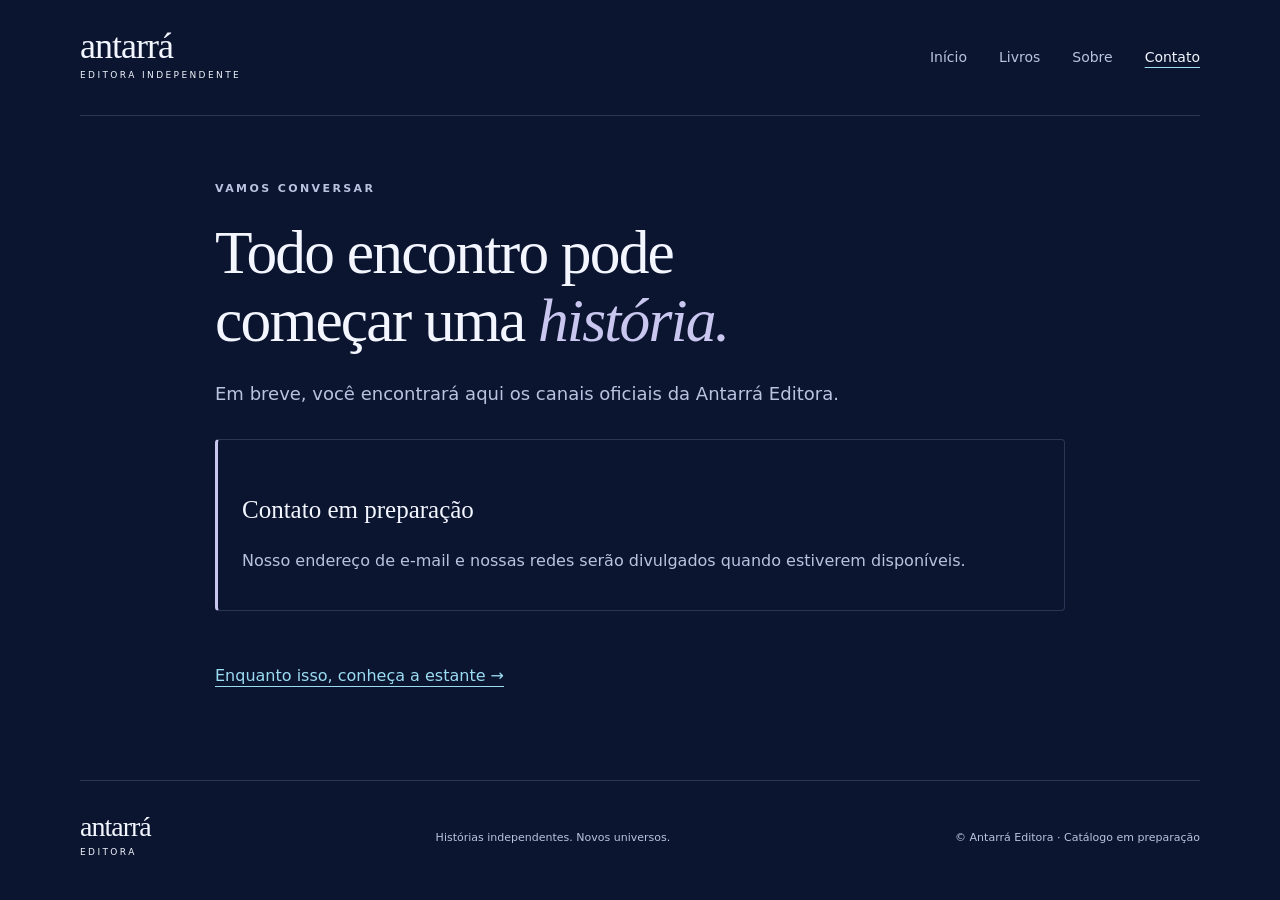
==== contato.html @ 4601acd3 "Cria base da livraria Antarrá com catálogo JSON e guia para iniciantes" ====
<!doctype html>
<html lang="pt-BR">
<head><meta charset="utf-8"><meta name="viewport" content="width=device-width, initial-scale=1"><meta name="description" content="Antarrá Editora — histórias independentes, novos universos."><title>Contato | Antarrá Editora</title><link rel="stylesheet" href="css/style.css"><script src="js/loja.js" defer></script></head>
<body><a class="skip" href="#conteudo">Pular para o conteúdo</a><header class="header wrap"><a class="brand" href="index.html" aria-label="Antarrá Editora, início">antarrá<span>EDITORA INDEPENDENTE</span></a><nav aria-label="Menu principal"><a href="index.html">Início</a><a href="livros.html">Livros</a><a href="sobre.html">Sobre</a><a href="contato.html" aria-current="page">Contato</a></nav></header><main id="conteudo"><section class="wrap page-section prose"><p class="eyebrow">VAMOS CONVERSAR</p><h1>Todo encontro pode<br>começar uma <em>história.</em></h1><p class="lead">Em breve, você encontrará aqui os canais oficiais da Antarrá Editora.</p><div class="notice"><h2>Contato em preparação</h2><p>Nosso endereço de e-mail e nossas redes serão divulgados quando estiverem disponíveis.</p></div><a class="text-link" href="livros.html">Enquanto isso, conheça a estante →</a></section></main><footer class="wrap footer"><a class="brand" href="index.html">antarrá<span>EDITORA</span></a><p>Histórias independentes. Novos universos.</p><small>© Antarrá Editora · Catálogo em preparação</small></footer></body></html>
---- css/style.css ----
:root{--navy:#0b1530;--royal:#315ade;--cyan:#9bdcf2;--ice:#f3f6ff;--lavender:#c9c6ef;--muted:#b8c4df;--line:#293654}*{box-sizing:border-box}body{margin:0;background:var(--navy);color:var(--ice);font:16px/1.65 system-ui,sans-serif}a{color:inherit;text-underline-offset:5px}button,a{-webkit-tap-highlight-color:transparent}a:focus-visible,button:focus-visible{outline:3px solid var(--cyan);outline-offset:5px}.wrap{width:min(1120px,calc(100% - 48px));margin-inline:auto}.header{display:flex;align-items:center;justify-content:space-between;gap:24px;padding-block:28px;border-bottom:1px solid var(--line)}.brand{font:36px/1 Georgia,serif;text-decoration:none;letter-spacing:-1px}.brand span{display:block;font:9px/2.5 system-ui,sans-serif;letter-spacing:2.4px}nav{display:flex;gap:32px}nav a{text-decoration:none;font-size:14px;color:var(--muted)}nav a:hover,nav a[aria-current]{color:var(--ice)}nav a[aria-current]{text-decoration:underline;text-decoration-color:var(--cyan)}.hero{display:grid;grid-template-columns:1.2fr 1fr;align-items:center;gap:48px;padding-block:72px 88px}.eyebrow{font-size:11px;letter-spacing:2.4px;font-weight:650;color:var(--cyan);margin:0 0 20px}h1,h2,h3{font-family:Georgia,serif;font-weight:400;line-height:1.12;margin:0 0 24px}h1{font-size:clamp(40px,4.8vw,64px);letter-spacing:-1.8px}h2{font-size:34px}h3{font-size:28px}em{font-weight:400;color:var(--lavender)}.lead{font-size:18px;color:var(--muted);max-width:520px;margin-bottom:30px}.button{display:inline-flex;justify-content:center;align-items:center;gap:24px;border:1px solid transparent;border-radius:5px;background:var(--royal);color:var(--ice);padding:13px 24px;font:inherit;text-decoration:none;cursor:pointer}.button:hover{background:#4069ef}.quiet{font-size:12px;color:var(--muted);margin-top:22px}.hero-art{position:relative;display:flex;justify-content:center;align-items:center;min-height:440px;flex-direction:column}.hero-art img{width:236px;height:auto;transform:rotate(7deg);box-shadow:20px 24px 55px #030a20;z-index:1}.orbit{position:absolute;width:370px;height:370px;border:1px solid #334873;border-radius:50%;background:radial-gradient(circle,#25438a66,transparent 68%)}.art-caption{margin-top:32px;color:var(--muted);font-size:9px;letter-spacing:2px;z-index:1}.shelf{border-top:1px solid var(--line);padding-block:48px 64px}.section-heading{display:flex;justify-content:space-between;align-items:center;gap:20px}.section-heading h2{margin-bottom:12px}.section-heading a{font-size:14px;color:var(--cyan)}.intro{color:var(--muted);margin:0 0 32px}.catalogo{display:grid;grid-template-columns:repeat(2,minmax(0,1fr));gap:24px}.book{display:grid;grid-template-columns:130px minmax(0,1fr);gap:26px;background:#111f3b;border:1px solid var(--line);border-radius:8px;padding:24px}.book img{width:100%;height:auto;aspect-ratio:360/500;object-fit:cover}.book p{color:var(--muted);font-size:14px}.book h3{margin:12px 0 8px}.badge{font-size:10px;letter-spacing:1px;text-transform:uppercase;color:var(--cyan)}.book .author{font-size:12px;margin:0}.book .price{font-size:19px;color:var(--ice)}.book .button{font-size:14px;padding:10px 16px;width:100%}.button:disabled{background:#293654;color:var(--muted);cursor:default}.note{padding:40px;border-top:1px solid var(--line);background:linear-gradient(110deg,#1b2c55,#101c37);border-radius:8px;margin-bottom:64px}.note p{max-width:600px;color:var(--muted)}.note a{color:var(--cyan)}.footer{border-top:1px solid var(--line);display:flex;align-items:center;justify-content:space-between;gap:24px;padding-block:32px}.footer .brand{font-size:28px}.footer p,.footer small{font-size:11px;color:var(--muted)}.page-section{padding-block:64px 90px;min-height:65vh}.page-section .catalogo{margin-top:36px}.notice{padding:20px 24px;border:1px solid var(--line);border-left:3px solid var(--lavender);border-radius:4px;color:var(--muted);margin-block:28px}.notice h2{font-size:25px;color:var(--ice)}.prose{max-width:850px}.prose>p{max-width:650px;color:var(--muted)}.prose h2{margin-top:36px}.text-link{display:inline-block;margin-top:24px;color:var(--cyan)}dialog{background:#111f3b;color:var(--ice);border:1px solid var(--line);border-radius:10px;width:min(460px,calc(100% - 32px));padding:28px;max-height:85vh;overflow:auto}dialog::backdrop{background:#03091bcc}dialog h2{font-size:28px;margin-top:20px}.close{float:right;background:none;border:1px solid var(--line);color:var(--ice);border-radius:4px;padding:8px 12px;cursor:pointer}.language{display:block;border:1px solid var(--line);padding:14px;margin-top:12px;border-radius:4px;text-decoration:none}.language:hover{border-color:var(--cyan)}.skip{position:absolute;top:-100px;left:20px;background:var(--ice);color:var(--navy);padding:10px;z-index:5}.skip:focus{top:10px}@media(min-width:850px){.book:only-child{grid-column:1/-1;max-width:750px;grid-template-columns:175px minmax(0,1fr)}.book:only-child .button{width:auto}}@media(max-width:850px){.hero{gap:20px}.catalogo{grid-template-columns:1fr}.footer{flex-wrap:wrap}.hero-art img{width:190px}.orbit{width:290px;height:290px}}@media(max-width:600px){.wrap{width:calc(100% - 32px)}.header{flex-direction:column;gap:20px;padding-block:22px}nav{gap:26px}.hero{grid-template-columns:1fr;padding-block:44px;gap:8px}.hero-art{min-height:350px}.hero h1{font-size:44px}.hero-art img{width:185px}.section-heading{align-items:flex-start}.section-heading h2{font-size:28px}.book{grid-template-columns:90px minmax(0,1fr);padding:18px;gap:18px}.book h3{font-size:24px}.note{padding:26px}.footer{align-items:flex-start;flex-direction:column;gap:12px}.footer p{margin:0}.page-section{padding-block:40px 60px}h1{font-size:40px}.lead{font-size:16px}}@media(prefers-reduced-motion:no-preference){a,button{transition:background .15s,color .15s}}
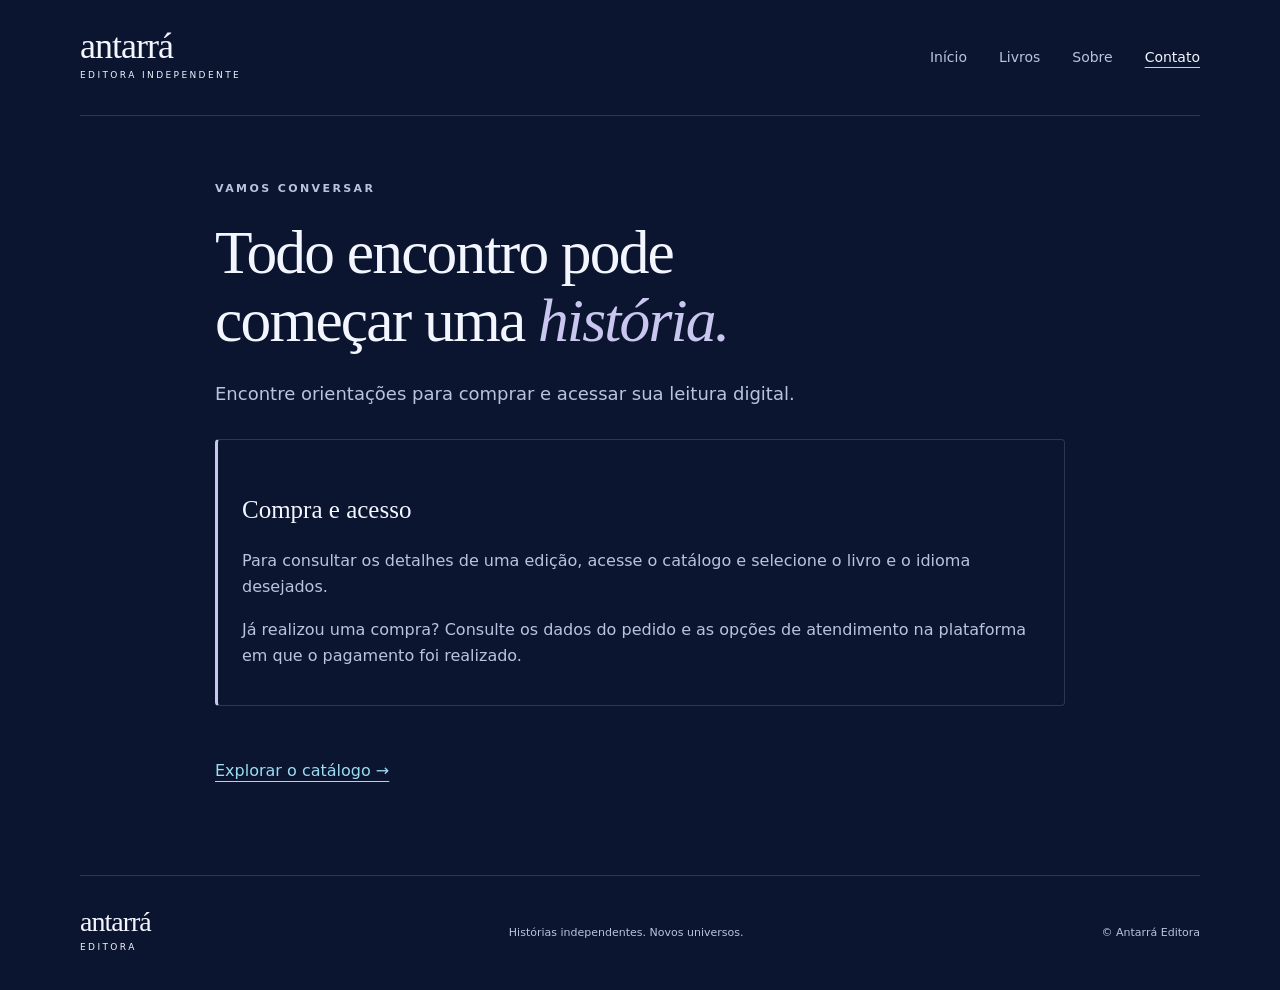
==== commit 8cae0a5e: "Remove avisos de desenvolvimento e prepara páginas públicas da livraria" ====
--- a/contato.html
+++ b/contato.html
@@ -1,4 +1,4 @@
 <!doctype html>
 <html lang="pt-BR">
 <head><meta charset="utf-8"><meta name="viewport" content="width=device-width, initial-scale=1"><meta name="description" content="Antarrá Editora — histórias independentes, novos universos."><title>Contato | Antarrá Editora</title><link rel="stylesheet" href="css/style.css"><script src="js/loja.js" defer></script></head>
-<body><a class="skip" href="#conteudo">Pular para o conteúdo</a><header class="header wrap"><a class="brand" href="index.html" aria-label="Antarrá Editora, início">antarrá<span>EDITORA INDEPENDENTE</span></a><nav aria-label="Menu principal"><a href="index.html">Início</a><a href="livros.html">Livros</a><a href="sobre.html">Sobre</a><a href="contato.html" aria-current="page">Contato</a></nav></header><main id="conteudo"><section class="wrap page-section prose"><p class="eyebrow">VAMOS CONVERSAR</p><h1>Todo encontro pode<br>começar uma <em>história.</em></h1><p class="lead">Em breve, você encontrará aqui os canais oficiais da Antarrá Editora.</p><div class="notice"><h2>Contato em preparação</h2><p>Nosso endereço de e-mail e nossas redes serão divulgados quando estiverem disponíveis.</p></div><a class="text-link" href="livros.html">Enquanto isso, conheça a estante →</a></section></main><footer class="wrap footer"><a class="brand" href="index.html">antarrá<span>EDITORA</span></a><p>Histórias independentes. Novos universos.</p><small>© Antarrá Editora · Catálogo em preparação</small></footer></body></html>
+<body><a class="skip" href="#conteudo">Pular para o conteúdo</a><header class="header wrap"><a class="brand" href="index.html" aria-label="Antarrá Editora, início">antarrá<span>EDITORA INDEPENDENTE</span></a><nav aria-label="Menu principal"><a href="index.html">Início</a><a href="livros.html">Livros</a><a href="sobre.html">Sobre</a><a href="contato.html" aria-current="page">Contato</a></nav></header><main id="conteudo"><section class="wrap page-section prose"><p class="eyebrow">VAMOS CONVERSAR</p><h1>Todo encontro pode<br>começar uma <em>história.</em></h1><p class="lead">Encontre orientações para comprar e acessar sua leitura digital.</p><div class="notice"><h2>Compra e acesso</h2><p>Para consultar os detalhes de uma edição, acesse o catálogo e selecione o livro e o idioma desejados.</p><p>Já realizou uma compra? Consulte os dados do pedido e as opções de atendimento na plataforma em que o pagamento foi realizado.</p></div><a class="text-link" href="livros.html">Explorar o catálogo →</a></section></main><footer class="wrap footer"><a class="brand" href="index.html">antarrá<span>EDITORA</span></a><p>Histórias independentes. Novos universos.</p><small>© Antarrá Editora</small></footer></body></html>
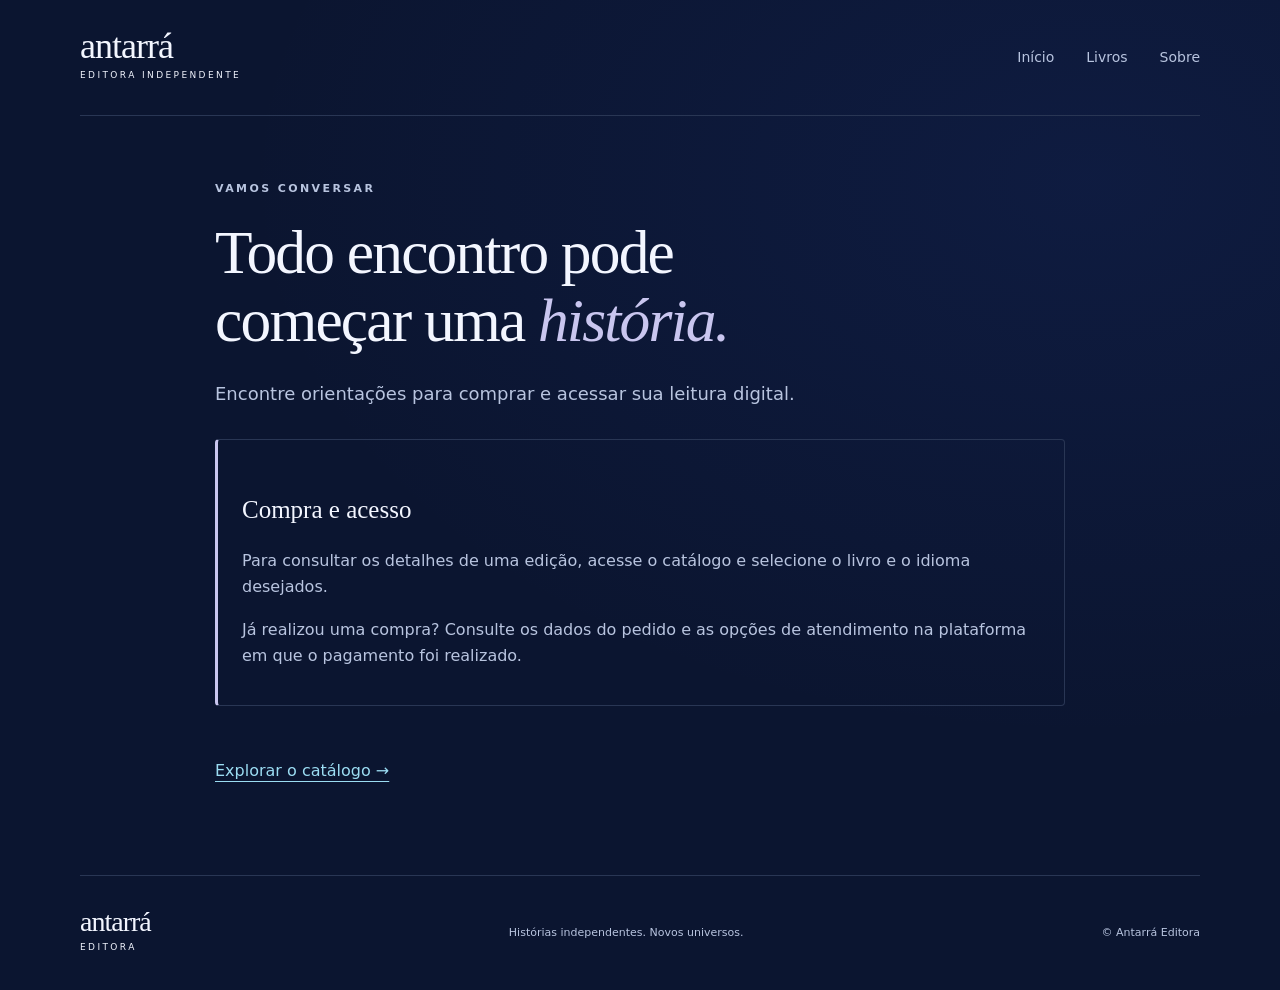
==== commit 92644842: "Evolui catálogo com gêneros, detalhes acessíveis, versões e destaques locais" ====
--- a/contato.html
+++ b/contato.html
@@ -1,4 +1,4 @@
 <!doctype html>
 <html lang="pt-BR">
 <head><meta charset="utf-8"><meta name="viewport" content="width=device-width, initial-scale=1"><meta name="description" content="Antarrá Editora — histórias independentes, novos universos."><title>Contato | Antarrá Editora</title><link rel="stylesheet" href="css/style.css"><script src="js/loja.js" defer></script></head>
-<body><a class="skip" href="#conteudo">Pular para o conteúdo</a><header class="header wrap"><a class="brand" href="index.html" aria-label="Antarrá Editora, início">antarrá<span>EDITORA INDEPENDENTE</span></a><nav aria-label="Menu principal"><a href="index.html">Início</a><a href="livros.html">Livros</a><a href="sobre.html">Sobre</a><a href="contato.html" aria-current="page">Contato</a></nav></header><main id="conteudo"><section class="wrap page-section prose"><p class="eyebrow">VAMOS CONVERSAR</p><h1>Todo encontro pode<br>começar uma <em>história.</em></h1><p class="lead">Encontre orientações para comprar e acessar sua leitura digital.</p><div class="notice"><h2>Compra e acesso</h2><p>Para consultar os detalhes de uma edição, acesse o catálogo e selecione o livro e o idioma desejados.</p><p>Já realizou uma compra? Consulte os dados do pedido e as opções de atendimento na plataforma em que o pagamento foi realizado.</p></div><a class="text-link" href="livros.html">Explorar o catálogo →</a></section></main><footer class="wrap footer"><a class="brand" href="index.html">antarrá<span>EDITORA</span></a><p>Histórias independentes. Novos universos.</p><small>© Antarrá Editora</small></footer></body></html>
+<body><a class="skip" href="#conteudo">Pular para o conteúdo</a><header class="header wrap"><a class="brand" href="index.html" aria-label="Antarrá Editora, início">antarrá<span>EDITORA INDEPENDENTE</span></a><nav aria-label="Menu principal"><a href="index.html">Início</a><a href="livros.html">Livros</a><a href="sobre.html">Sobre</a></nav></header><main id="conteudo"><section class="wrap page-section prose"><p class="eyebrow">VAMOS CONVERSAR</p><h1>Todo encontro pode<br>começar uma <em>história.</em></h1><p class="lead">Encontre orientações para comprar e acessar sua leitura digital.</p><div class="notice"><h2>Compra e acesso</h2><p>Para consultar os detalhes de uma edição, acesse o catálogo e selecione o livro e o idioma desejados.</p><p>Já realizou uma compra? Consulte os dados do pedido e as opções de atendimento na plataforma em que o pagamento foi realizado.</p></div><a class="text-link" href="livros.html">Explorar o catálogo →</a></section></main><footer class="wrap footer"><a class="brand" href="index.html">antarrá<span>EDITORA</span></a><p>Histórias independentes. Novos universos.</p><small>© Antarrá Editora</small></footer></body></html>
--- a/css/style.css
+++ b/css/style.css
@@ -1 +1,17 @@
 :root{--navy:#0b1530;--royal:#315ade;--cyan:#9bdcf2;--ice:#f3f6ff;--lavender:#c9c6ef;--muted:#b8c4df;--line:#293654}*{box-sizing:border-box}body{margin:0;background:var(--navy);color:var(--ice);font:16px/1.65 system-ui,sans-serif}a{color:inherit;text-underline-offset:5px}button,a{-webkit-tap-highlight-color:transparent}a:focus-visible,button:focus-visible{outline:3px solid var(--cyan);outline-offset:5px}.wrap{width:min(1120px,calc(100% - 48px));margin-inline:auto}.header{display:flex;align-items:center;justify-content:space-between;gap:24px;padding-block:28px;border-bottom:1px solid var(--line)}.brand{font:36px/1 Georgia,serif;text-decoration:none;letter-spacing:-1px}.brand span{display:block;font:9px/2.5 system-ui,sans-serif;letter-spacing:2.4px}nav{display:flex;gap:32px}nav a{text-decoration:none;font-size:14px;color:var(--muted)}nav a:hover,nav a[aria-current]{color:var(--ice)}nav a[aria-current]{text-decoration:underline;text-decoration-color:var(--cyan)}.hero{display:grid;grid-template-columns:1.2fr 1fr;align-items:center;gap:48px;padding-block:72px 88px}.eyebrow{font-size:11px;letter-spacing:2.4px;font-weight:650;color:var(--cyan);margin:0 0 20px}h1,h2,h3{font-family:Georgia,serif;font-weight:400;line-height:1.12;margin:0 0 24px}h1{font-size:clamp(40px,4.8vw,64px);letter-spacing:-1.8px}h2{font-size:34px}h3{font-size:28px}em{font-weight:400;color:var(--lavender)}.lead{font-size:18px;color:var(--muted);max-width:520px;margin-bottom:30px}.button{display:inline-flex;justify-content:center;align-items:center;gap:24px;border:1px solid transparent;border-radius:5px;background:var(--royal);color:var(--ice);padding:13px 24px;font:inherit;text-decoration:none;cursor:pointer}.button:hover{background:#4069ef}.quiet{font-size:12px;color:var(--muted);margin-top:22px}.hero-art{position:relative;display:flex;justify-content:center;align-items:center;min-height:440px;flex-direction:column}.hero-art img{width:236px;height:auto;transform:rotate(7deg);box-shadow:20px 24px 55px #030a20;z-index:1}.orbit{position:absolute;width:370px;height:370px;border:1px solid #334873;border-radius:50%;background:radial-gradient(circle,#25438a66,transparent 68%)}.art-caption{margin-top:32px;color:var(--muted);font-size:9px;letter-spacing:2px;z-index:1}.shelf{border-top:1px solid var(--line);padding-block:48px 64px}.section-heading{display:flex;justify-content:space-between;align-items:center;gap:20px}.section-heading h2{margin-bottom:12px}.section-heading a{font-size:14px;color:var(--cyan)}.intro{color:var(--muted);margin:0 0 32px}.catalogo{display:grid;grid-template-columns:repeat(2,minmax(0,1fr));gap:24px}.book{display:grid;grid-template-columns:130px minmax(0,1fr);gap:26px;background:#111f3b;border:1px solid var(--line);border-radius:8px;padding:24px}.book img{width:100%;height:auto;aspect-ratio:360/500;object-fit:cover}.book p{color:var(--muted);font-size:14px}.book h3{margin:12px 0 8px}.badge{font-size:10px;letter-spacing:1px;text-transform:uppercase;color:var(--cyan)}.book .author{font-size:12px;margin:0}.book .price{font-size:19px;color:var(--ice)}.book .button{font-size:14px;padding:10px 16px;width:100%}.button:disabled{background:#293654;color:var(--muted);cursor:default}.note{padding:40px;border-top:1px solid var(--line);background:linear-gradient(110deg,#1b2c55,#101c37);border-radius:8px;margin-bottom:64px}.note p{max-width:600px;color:var(--muted)}.note a{color:var(--cyan)}.footer{border-top:1px solid var(--line);display:flex;align-items:center;justify-content:space-between;gap:24px;padding-block:32px}.footer .brand{font-size:28px}.footer p,.footer small{font-size:11px;color:var(--muted)}.page-section{padding-block:64px 90px;min-height:65vh}.page-section .catalogo{margin-top:36px}.notice{padding:20px 24px;border:1px solid var(--line);border-left:3px solid var(--lavender);border-radius:4px;color:var(--muted);margin-block:28px}.notice h2{font-size:25px;color:var(--ice)}.prose{max-width:850px}.prose>p{max-width:650px;color:var(--muted)}.prose h2{margin-top:36px}.text-link{display:inline-block;margin-top:24px;color:var(--cyan)}dialog{background:#111f3b;color:var(--ice);border:1px solid var(--line);border-radius:10px;width:min(460px,calc(100% - 32px));padding:28px;max-height:85vh;overflow:auto}dialog::backdrop{background:#03091bcc}dialog h2{font-size:28px;margin-top:20px}.close{float:right;background:none;border:1px solid var(--line);color:var(--ice);border-radius:4px;padding:8px 12px;cursor:pointer}.language{display:block;border:1px solid var(--line);padding:14px;margin-top:12px;border-radius:4px;text-decoration:none}.language:hover{border-color:var(--cyan)}.skip{position:absolute;top:-100px;left:20px;background:var(--ice);color:var(--navy);padding:10px;z-index:5}.skip:focus{top:10px}@media(min-width:850px){.book:only-child{grid-column:1/-1;max-width:750px;grid-template-columns:175px minmax(0,1fr)}.book:only-child .button{width:auto}}@media(max-width:850px){.hero{gap:20px}.catalogo{grid-template-columns:1fr}.footer{flex-wrap:wrap}.hero-art img{width:190px}.orbit{width:290px;height:290px}}@media(max-width:600px){.wrap{width:calc(100% - 32px)}.header{flex-direction:column;gap:20px;padding-block:22px}nav{gap:26px}.hero{grid-template-columns:1fr;padding-block:44px;gap:8px}.hero-art{min-height:350px}.hero h1{font-size:44px}.hero-art img{width:185px}.section-heading{align-items:flex-start}.section-heading h2{font-size:28px}.book{grid-template-columns:90px minmax(0,1fr);padding:18px;gap:18px}.book h3{font-size:24px}.note{padding:26px}.footer{align-items:flex-start;flex-direction:column;gap:12px}.footer p{margin:0}.page-section{padding-block:40px 60px}h1{font-size:40px}.lead{font-size:16px}}@media(prefers-reduced-motion:no-preference){a,button{transition:background .15s,color .15s}}
+
+/* Evolução do catálogo: gêneros, detalhes e versões. */
+body{--genre-accent:var(--cyan);--genre-glow:#315ade18;background-image:radial-gradient(ellipse at 85% 20%,var(--genre-glow),transparent 55%);background-attachment:fixed}
+body[data-tema="romance"]{--genre-accent:#f1b2c6;--genre-glow:#a23f6528}
+body[data-tema="misterio"]{--genre-accent:#b0bddc;--genre-glow:#53638822}
+body[data-tema="ficcao"]{--genre-accent:#9be9f3;--genre-glow:#168bb524}
+body[data-tema="aventura"]{--genre-accent:#e6cc92;--genre-glow:#957b2420}
+body[data-tema="drama"]{--genre-accent:#c6b5ee;--genre-glow:#78529824}
+body[data-tema="reflexao"]{--genre-accent:#d8c59f;--genre-glow:#8f784020}
+.genres{padding-block:12px 60px}.genres h2{font-size:30px}.genre-scroll{display:flex;align-items:center;gap:12px;min-width:0}.genre-strip{overflow-x:auto;overscroll-behavior-inline:contain;scrollbar-width:thin;display:flex;gap:12px;padding:8px 4px;min-width:0;flex:1}.genre-chip{display:inline-flex;align-items:center;flex-shrink:0;white-space:nowrap;text-decoration:none;font:inherit;font-size:14px;min-height:44px;padding:10px 16px;border:1px solid var(--line);border-radius:24px;background:#111f3b;color:var(--muted);cursor:pointer}.genre-chip:hover,.genre-chip[aria-pressed="true"]{color:var(--ice);border-color:var(--genre-accent);background:#203253}.scroll-genre{flex-shrink:0;min-width:44px;min-height:44px;color:var(--ice);border:1px solid var(--line);background:#111f3b;border-radius:50%;cursor:pointer}.scroll-genre:disabled{opacity:.4;cursor:default}.library-layout{display:grid;grid-template-columns:175px minmax(0,1fr);gap:32px;margin-top:40px}.genre-sidebar{min-width:0}.filter-title{font:600 13px/1.5 system-ui,sans-serif;color:var(--muted);text-transform:uppercase;letter-spacing:1.5px}.genre-options{display:flex;flex-direction:column;gap:10px}.genre-options .genre-chip{white-space:normal;text-align:left;border-radius:5px;justify-content:flex-start}.results-title{font-size:30px;color:var(--genre-accent)}.library-results{min-width:0}.library-results .catalogo{margin-top:24px}.catalogo .book{grid-template-columns:105px minmax(0,1fr);min-width:0;gap:20px;padding:20px;max-width:none;grid-column:auto}.book-copy{min-width:0;display:flex;flex-direction:column;align-items:flex-start}.book h3,.book p,.book-dialog h2,.version-title{overflow-wrap:anywhere}.book-open{padding:0;border:0;background:none;align-self:start;cursor:pointer;line-height:0;border-radius:4px}.book-open img{border-radius:3px;box-shadow:6px 10px 20px #030a2055}.book-open:focus-visible,.title-open:focus-visible,.genre-chip:focus-visible,.scroll-genre:focus-visible{outline:3px solid var(--cyan);outline-offset:4px}.title-open{color:inherit;font:inherit;text-align:left;background:none;border:0;padding:0;cursor:pointer}.title-open:hover{color:var(--genre-accent)}.book .badge{color:var(--genre-accent)}.book .button{margin-top:auto;min-height:44px;width:auto}.card-description{display:-webkit-box;-webkit-line-clamp:3;-webkit-box-orient:vertical;overflow:hidden}.book-copy .price{font-size:16px}.book-copy h3{font-size:25px}.modal-open{overflow:hidden}.book-dialog{width:min(900px,calc(100% - 32px));max-height:90dvh;padding:28px}.dialog-heading{display:flex;justify-content:space-between;align-items:flex-start;gap:20px;margin-bottom:26px}.dialog-heading h2{margin:0;line-height:1.2;flex:1;min-width:0}.dialog-heading .close{float:none;flex-shrink:0;min-height:44px}.book-details{display:grid;grid-template-columns:minmax(160px,250px) minmax(0,1fr);gap:36px}.book-details>img{width:100%;height:auto;border-radius:4px;box-shadow:10px 18px 30px #030a2066;align-self:start}.details-copy{min-width:0}.details-copy .author{margin-top:0;color:var(--muted)}.details-copy h3{font-size:24px;margin-bottom:10px}.details-copy .badge{color:var(--genre-accent)}.synopsis{white-space:pre-line;overflow-wrap:anywhere}.description-short{color:var(--muted)}.book-metadata{display:grid;grid-template-columns:auto 1fr;gap:6px 18px;font-size:14px;margin-block:24px}.book-metadata dt{color:var(--muted)}.book-metadata dd{margin:0;overflow-wrap:anywhere}.available-languages{font-size:13px;color:var(--muted)}.details-copy .price,.version-row .price{font-size:20px}.versions-dialog{width:min(520px,calc(100% - 32px))}.version-row{border-top:1px solid var(--line);padding-block:20px}.version-row h3{font:600 17px/1.5 system-ui,sans-serif;margin:0}.version-row p{font-size:14px;color:var(--muted);margin:8px 0 16px}.version-row .button{min-height:44px}.unavailable{color:var(--muted);background:#293654;cursor:default}.empty-catalog{color:var(--muted);grid-column:1/-1}.close:focus-visible{outline:3px solid var(--cyan);outline-offset:3px}
+@media(min-width:1000px){[data-catalogo="destaques"]{grid-template-columns:repeat(2,minmax(0,1fr))}}
+@media(max-width:1050px){.library-results .catalogo{grid-template-columns:1fr}}
+@media(max-width:700px){.library-layout{grid-template-columns:minmax(0,1fr);gap:20px}.genre-options{flex-direction:row;overflow-x:auto;padding:5px;gap:10px}.genre-options .genre-chip{white-space:nowrap}.filter-title{margin-bottom:10px}.book-details{grid-template-columns:minmax(0,1fr);gap:24px}.book-details>img{width:min(190px,75%);justify-self:center}.book-dialog{padding:20px}.dialog-heading{gap:12px}.dialog-heading h2{font-size:26px}.genres{padding-bottom:40px}.genre-scroll{gap:6px}.scroll-genre{min-width:40px}.genre-chip{font-size:13px}.hero-art{overflow:hidden}}
+@media(max-width:400px){.catalogo .book{grid-template-columns:78px minmax(0,1fr);gap:14px;padding:16px}.book-copy h3{font-size:23px}.book-copy .price{font-size:14px}.book .button{padding:10px 14px}.dialog-heading h2{font-size:24px}}
+@media(prefers-reduced-motion:no-preference){.book-open img{transition:transform .22s,box-shadow .22s}.book-open:hover img{transform:translateY(-5px) scale(1.025);box-shadow:8px 17px 25px #030a2088}dialog[open]{animation:panel-in .22s ease-out}dialog[open]::backdrop{animation:backdrop-in .22s ease-out}.book-details>img{animation:cover-in .26s ease-out}@keyframes panel-in{from{opacity:0;transform:translateY(12px) scale(.98)}to{opacity:1;transform:none}}@keyframes cover-in{from{transform:translateY(8px) scale(.96)}to{transform:none}}@keyframes backdrop-in{from{opacity:0}to{opacity:1}}}
+@media(prefers-reduced-motion:reduce){*,*::before,*::after{scroll-behavior:auto!important;animation:none!important;transition:none!important}}
